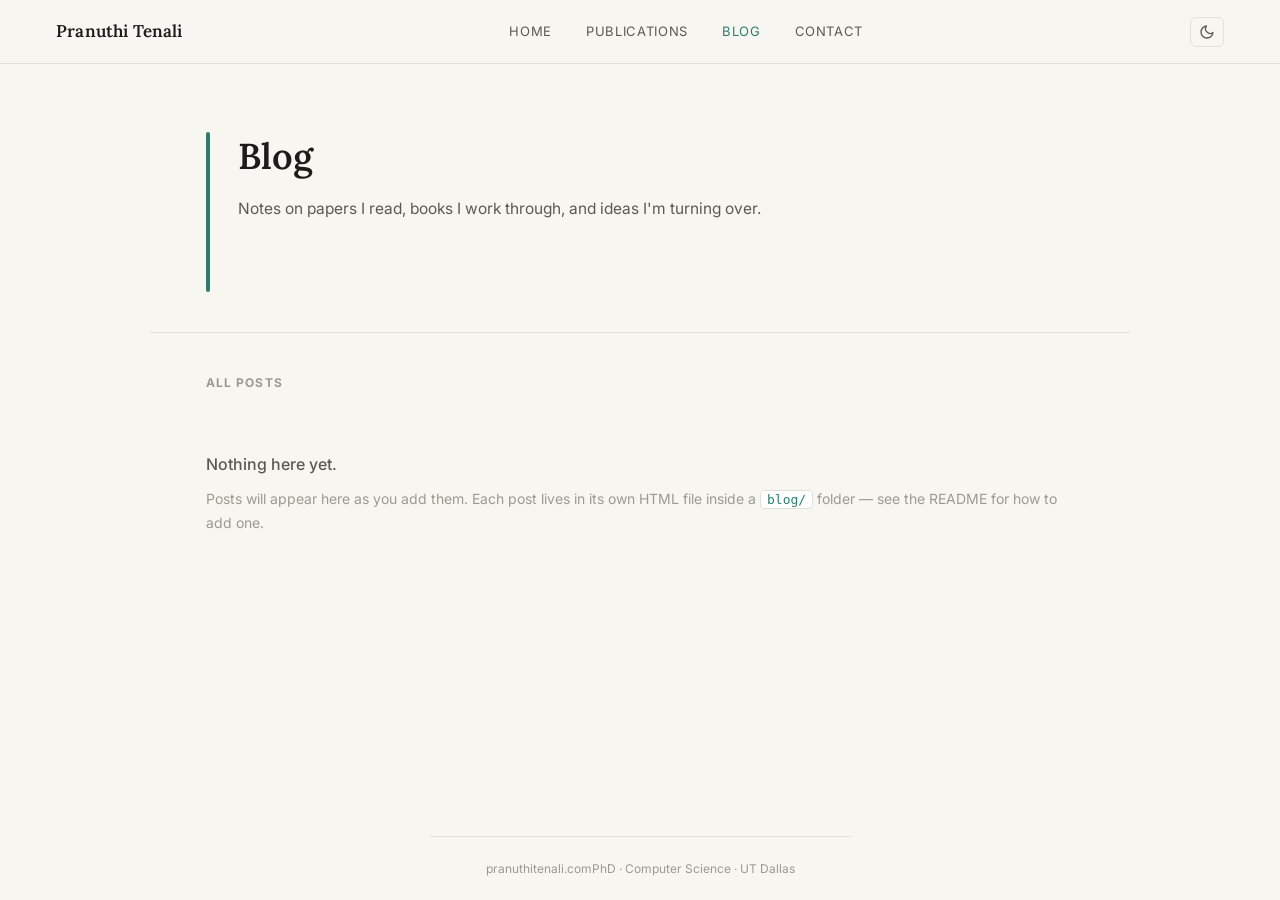
==== blog.html @ ff89d173 "Pushing local code" ====
<!DOCTYPE html>
<html lang="en">
<head>
  <meta charset="UTF-8" />
  <meta name="viewport" content="width=device-width, initial-scale=1.0" />
  <title>Blog · Pranuthi Tenali</title>
  <link rel="stylesheet" href="css/style.css" />
  <link rel="stylesheet" href="css/animations.css" />
  <link rel="preconnect" href="https://fonts.googleapis.com" />
  <link rel="preconnect" href="https://fonts.gstatic.com" crossorigin />
  <link href="https://fonts.googleapis.com/css2?family=Lora:wght@400;600&family=Inter:wght@400;500&display=swap" rel="stylesheet" />
</head>
<body>

  <header class="nav">
    <a href="index.html" class="nav-logo">Pranuthi Tenali</a>
    <nav class="nav-links" aria-label="Main navigation">
      <a href="index.html" class="nav-link">Home</a>
      <a href="publications.html" class="nav-link">Publications</a>
      <a href="blog.html" class="nav-link active">Blog</a>
      <a href="contact.html" class="nav-link">Contact</a>
    </nav>
    <button class="theme-toggle" id="theme-toggle" aria-label="Toggle dark mode">
      <svg xmlns="http://www.w3.org/2000/svg" width="16" height="16" viewBox="0 0 24 24" fill="none" stroke="currentColor" stroke-width="2" stroke-linecap="round" stroke-linejoin="round" aria-hidden="true"><path d="M21 12.79A9 9 0 1 1 11.21 3 7 7 0 0 0 21 12.79z"/></svg>
    </button>
  </header>

  <main class="page-main">
    <div class="page-header">
      <div class="hero-rule" aria-hidden="true"></div>
      <div>
        <h1 class="page-title">Blog</h1>
        <p class="page-subtitle">Notes on papers I read, books I work through, and ideas I'm turning over.</p>
      </div>
    </div>

    <section class="section">
      <h2 class="sec-label">All posts</h2>

      <!-- Empty state — remove this block once you add real posts -->
      <div class="blog-empty">
        <p class="blog-empty-title">Nothing here yet.</p>
        <p class="blog-empty-body">Posts will appear here as you add them. Each post lives in its own HTML file inside a <code>blog/</code> folder — see the README for how to add one.</p>
      </div>

      <!-- Blog post cards go here. Example structure (uncomment and fill in):
      <ul class="blog-list">
        <li class="blog-card">
          <a href="blog/post-slug.html" class="blog-card-link">
            <p class="pub-venue">Paper notes · June 2025</p>
            <p class="blog-card-title">Your post title here</p>
            <p class="pub-meta">A one-sentence description of what this post covers.</p>
          </a>
        </li>
      </ul>
      -->
    </section>
  </main>

  <footer class="footer">
    <span class="footer-text">pranuthitenali.com</span>
    <span class="footer-text">PhD · Computer Science · UT Dallas</span>
  </footer>

  <script src="js/main.js"></script>
</body>
</html>
---- css/style.css ----
/* ============================================================
   DESIGN TOKENS
   ============================================================ */
:root {
  --bg:        #F8F6F1;
  --surface:   #FFFFFF;
  --text:      #1C1C1A;
  --secondary: #5A5A55;
  --muted:     #9A9A92;
  --accent:    #2D7D6F;
  --border:    #E2E0D8;

  --font-serif: 'Lora', Georgia, serif;
  --font-sans:  'Inter', system-ui, sans-serif;

  --nav-h: 64px;
  --max-w: 980px;
  --section-gap: 48px;
}

[data-theme="dark"] {
  --bg:        #1C1C1A;
  --surface:   #252522;
  --text:      #EDECE8;
  --secondary: #B0AFA8;
  --muted:     #6A6A62;
  --accent:    #3FA08F;
  --border:    #333330;
}

/* ============================================================
   RESET & BASE
   ============================================================ */
*, *::before, *::after { box-sizing: border-box; margin: 0; padding: 0; }

html { font-size: 17.5px; scroll-behavior: smooth; }

body {
  font-family: var(--font-sans);
  background: var(--bg);
  color: var(--text);
  line-height: 1.6;
  transition: background 0.25s, color 0.25s;
  min-height: 100vh;
  display: flex;
  flex-direction: column;
}

main { flex: 1; }

ul { list-style: none; }

a { color: inherit; text-decoration: none; }

img { display: block; max-width: 100%; }

/* ============================================================
   NAV
   ============================================================ */
.nav {
  position: sticky;
  top: 0;
  z-index: 100;
  height: var(--nav-h);
  display: flex;
  align-items: center;
  justify-content: space-between;
  padding: 0 56px;
  background: var(--bg);
  border-bottom: 0.5px solid var(--border);
  transition: background 0.25s, border-color 0.25s;
}

.nav-logo {
  font-family: var(--font-serif);
  font-size: 17px;
  font-weight: 600;
  color: var(--text);
  letter-spacing: 0.01em;
  flex-shrink: 0;
}

.nav-links {
  display: flex;
  gap: 34px;
}

.nav-link {
  font-size: 13px;
  color: var(--secondary);
  letter-spacing: 0.05em;
  text-transform: uppercase;
  transition: color 0.15s;
}

.nav-link:hover,
.nav-link.active {
  color: var(--accent);
}

.theme-toggle {
  background: none;
  border: 0.5px solid var(--border);
  border-radius: 6px;
  padding: 6px 8px;
  cursor: pointer;
  color: var(--secondary);
  display: flex;
  align-items: center;
  transition: color 0.15s, border-color 0.15s;
}

.theme-toggle:hover { color: var(--accent); border-color: var(--accent); }

/* ============================================================
   HERO (homepage)
   ============================================================ */
.hero {
  display: flex;
  align-items: flex-start;
  gap: 28px;
  max-width: var(--max-w);
  margin: 0 auto;
  padding: 72px 56px 56px;
}

.hero-rule {
  width: 4px;
  min-height: 160px;
  background: var(--accent);
  border-radius: 2px;
  flex-shrink: 0;
  margin-top: 4px;
}

.hero-text { flex: 1; }

.role-tag {
  font-size: 12.5px;
  color: var(--accent);
  letter-spacing: 0.07em;
  text-transform: uppercase;
  font-weight: 500;
  margin-bottom: 14px;
}

.hero-name {
  font-family: var(--font-serif);
  font-size: 42px;
  font-weight: 600;
  color: var(--text);
  line-height: 1.2;
  margin-bottom: 22px;
}

.hero-bio {
  font-size: 17px;
  color: var(--secondary);
  line-height: 1.8;
  margin-bottom: 28px;
  max-width: 600px;
}

.hero-tags {
  display: flex;
  flex-wrap: wrap;
  gap: 9px;
  margin-bottom: 32px;
}

.tag {
  font-size: 12.5px;
  padding: 5px 14px;
  border-radius: 20px;
  border: 0.5px solid var(--accent);
  color: var(--accent);
  background: transparent;
  letter-spacing: 0.03em;
}

.cta-row { display: flex; gap: 14px; flex-wrap: wrap; }

.btn {
  font-size: 13.5px;
  font-family: var(--font-sans);
  padding: 11px 24px;
  border-radius: 7px;
  cursor: pointer;
  transition: opacity 0.15s, background 0.15s;
  display: inline-block;
}

.btn-fill {
  background: var(--accent);
  color: #fff;
  border: none;
}

.btn-fill:hover { opacity: 0.88; }

.btn-out {
  background: transparent;
  border: 0.5px solid var(--accent);
  color: var(--accent);
}

.btn-out:hover { background: var(--surface); }

/* ============================================================
   HEADSHOT
   ============================================================ */
.headshot-wrap {
  flex-shrink: 0;
  width: 210px;
  margin-top: 6px;
}

.headshot {
  width: 210px;
  height: 250px;
  object-fit: cover;
  border-radius: 12px;
  border: 0.5px solid var(--border);
}

.headshot-placeholder {
  width: 210px;
  height: 250px;
  border-radius: 12px;
  border: 1.5px dashed var(--border);
  background: var(--surface);
  display: flex;
  flex-direction: column;
  align-items: center;
  justify-content: center;
  gap: 10px;
  color: var(--muted);
  font-size: 13px;
  text-align: center;
  line-height: 1.5;
  /* shown via JS onerror; hidden by default when img loads */
  display: none;
}

/* Show placeholder immediately if image fails to load.
   JS sets display:none on the img and display:flex on this. */

/* ============================================================
   SECTIONS
   ============================================================ */
.section {
  max-width: var(--max-w);
  margin: 0 auto;
  padding: 40px 56px;
  border-top: 0.5px solid var(--border);
}

.sec-label {
  font-size: 12px;
  color: var(--muted);
  letter-spacing: 0.09em;
  text-transform: uppercase;
  margin-bottom: 20px;
}

/* ============================================================
   PUB LIST
   ============================================================ */
.pub-list {
  display: flex;
  flex-direction: column;
  gap: 12px;
}

.pub {
  background: var(--surface);
  border: 0.5px solid var(--border);
  border-radius: 8px;
  padding: 16px 20px;
  transition: border-color 0.15s;
}

.pub:hover { border-color: var(--accent); }

.pub-venue {
  font-size: 12px;
  color: var(--accent);
  letter-spacing: 0.05em;
  text-transform: uppercase;
  margin-bottom: 6px;
}

.pub-title {
  font-size: 15.5px;
  color: var(--text);
  font-weight: 500;
  line-height: 1.5;
  margin-bottom: 6px;
}

.pub-meta {
  font-size: 13px;
  color: var(--muted);
  line-height: 1.5;
}

.pub-link {
  display: inline-block;
  font-size: 12px;
  color: var(--accent);
  margin-top: 8px;
  border-bottom: 0.5px solid var(--accent);
}

.see-all-link {
  display: inline-block;
  margin-top: 20px;
  font-size: 14px;
  color: var(--accent);
  border-bottom: 0.5px solid transparent;
  transition: border-color 0.15s;
}

.see-all-link:hover { border-color: var(--accent); }

/* ============================================================
   PAGE HEADER (inner pages)
   ============================================================ */
.page-main {
  max-width: var(--max-w);
  margin: 0 auto;
}

.page-header {
  display: flex;
  align-items: flex-start;
  gap: 28px;
  padding: 64px 56px 40px;
}

.page-title {
  font-family: var(--font-serif);
  font-size: 36px;
  font-weight: 600;
  color: var(--text);
  margin-bottom: 10px;
}

.page-subtitle {
  font-size: 15.5px;
  color: var(--secondary);
  line-height: 1.7;
}

.page-main .section {
  max-width: 100%;
  margin: 0;
  padding-left: 56px;
  padding-right: 56px;
}

/* ============================================================
   BLOG
   ============================================================ */
.blog-list {
  display: flex;
  flex-direction: column;
  gap: 12px;
}

.blog-card {
  background: var(--surface);
  border: 0.5px solid var(--border);
  border-radius: 8px;
  transition: border-color 0.15s;
}

.blog-card:hover { border-color: var(--accent); }

.blog-card-link {
  display: block;
  padding: 16px 20px;
}

.blog-card-title {
  font-size: 16.5px;
  color: var(--text);
  font-weight: 500;
  line-height: 1.4;
  margin-bottom: 6px;
}

.blog-empty {
  padding: 40px 0;
  color: var(--muted);
}

.blog-empty-title {
  font-size: 16px;
  font-weight: 500;
  margin-bottom: 9px;
  color: var(--secondary);
}

.blog-empty-body {
  font-size: 14px;
  line-height: 1.7;
}

.blog-empty-body code {
  font-size: 13px;
  background: var(--surface);
  border: 0.5px solid var(--border);
  border-radius: 4px;
  padding: 1px 6px;
  color: var(--accent);
}

/* ============================================================
   CONTACT
   ============================================================ */
.cv-card {
  background: var(--surface);
  border: 0.5px solid var(--border);
  border-radius: 8px;
  padding: 18px 20px;
  display: flex;
  align-items: center;
  justify-content: space-between;
  gap: 16px;
}

.contact-list {
  display: flex;
  flex-direction: column;
  gap: 12px;
}

.contact-item {
  background: var(--surface);
  border: 0.5px solid var(--border);
  border-radius: 8px;
  padding: 16px 20px;
  display: flex;
  align-items: center;
  gap: 16px;
  transition: border-color 0.15s;
}

.contact-item:hover { border-color: var(--accent); }

.contact-icon { color: var(--accent); flex-shrink: 0; }

.contact-label {
  font-size: 13px;
  color: var(--muted);
  margin-bottom: 3px;
}

.contact-value {
  font-size: 15.5px;
  color: var(--text);
  font-weight: 500;
}

/* ============================================================
   LINKS
   ============================================================ */
.text-link {
  color: var(--accent);
  border-bottom: 0.5px solid transparent;
  transition: border-color 0.15s;
}

.text-link:hover { border-color: var(--accent); }

/* ============================================================
   FOOTER
   ============================================================ */
.footer {
  max-width: var(--max-w);
  margin: 0 auto;
  padding: 22px 56px;
  border-top: 0.5px solid var(--border);
  display: flex;
  justify-content: space-between;
  align-items: center;
}

.footer-text {
  font-size: 12px;
  color: var(--muted);
}

/* ============================================================
   RESPONSIVE
   ============================================================ */
@media (max-width: 640px) {
  .nav { padding: 0 20px; }
  .nav-links { gap: 18px; }
  .nav-link { font-size: 11px; }

  .hero {
    flex-direction: column-reverse;
    padding: 40px 20px 32px;
    gap: 28px;
  }

  .hero-rule { display: none; }

  .headshot-wrap { width: 100%; }
  .headshot, .headshot-placeholder { width: 100%; height: 260px; }

  .hero-name { font-size: 28px; }

  .section { padding: 28px 20px; }

  .page-header { padding: 40px 20px 28px; flex-direction: column; gap: 12px; }
  .page-main .section { padding-left: 20px; padding-right: 20px; }

  .footer { padding: 16px 20px; flex-direction: column; gap: 6px; text-align: center; }

  .cv-card { flex-direction: column; align-items: flex-start; }
}
---- css/animations.css ----
/* ============================================================
   ANIMATIONS
   Respects prefers-reduced-motion throughout.
   ============================================================ */

/* Fade-up on page load */
@keyframes fadeUp {
  from { opacity: 0; transform: translateY(12px); }
  to   { opacity: 1; transform: translateY(0); }
}

.hero,
.page-header {
  animation: fadeUp 0.45s ease both;
}

.section {
  animation: fadeUp 0.45s ease both;
  animation-delay: 0.1s;
}

/* Stagger pub/blog cards */
.pub:nth-child(1) { animation: fadeUp 0.4s ease both; animation-delay: 0.12s; }
.pub:nth-child(2) { animation: fadeUp 0.4s ease both; animation-delay: 0.18s; }
.pub:nth-child(3) { animation: fadeUp 0.4s ease both; animation-delay: 0.24s; }
.pub:nth-child(4) { animation: fadeUp 0.4s ease both; animation-delay: 0.30s; }
.pub:nth-child(5) { animation: fadeUp 0.4s ease both; animation-delay: 0.36s; }

.contact-item:nth-child(1) { animation: fadeUp 0.4s ease both; animation-delay: 0.12s; }
.contact-item:nth-child(2) { animation: fadeUp 0.4s ease both; animation-delay: 0.18s; }
.contact-item:nth-child(3) { animation: fadeUp 0.4s ease both; animation-delay: 0.24s; }
.contact-item:nth-child(4) { animation: fadeUp 0.4s ease both; animation-delay: 0.30s; }

/* Teal rule grows in on load */
@keyframes ruleGrow {
  from { transform: scaleY(0); transform-origin: top; }
  to   { transform: scaleY(1); transform-origin: top; }
}

.hero-rule {
  animation: ruleGrow 0.5s ease both;
  animation-delay: 0.05s;
}

/* Respect reduced motion */
@media (prefers-reduced-motion: reduce) {
  *, *::before, *::after {
    animation-duration: 0.01ms !important;
    animation-delay: 0.01ms !important;
    transition-duration: 0.01ms !important;
  }
}
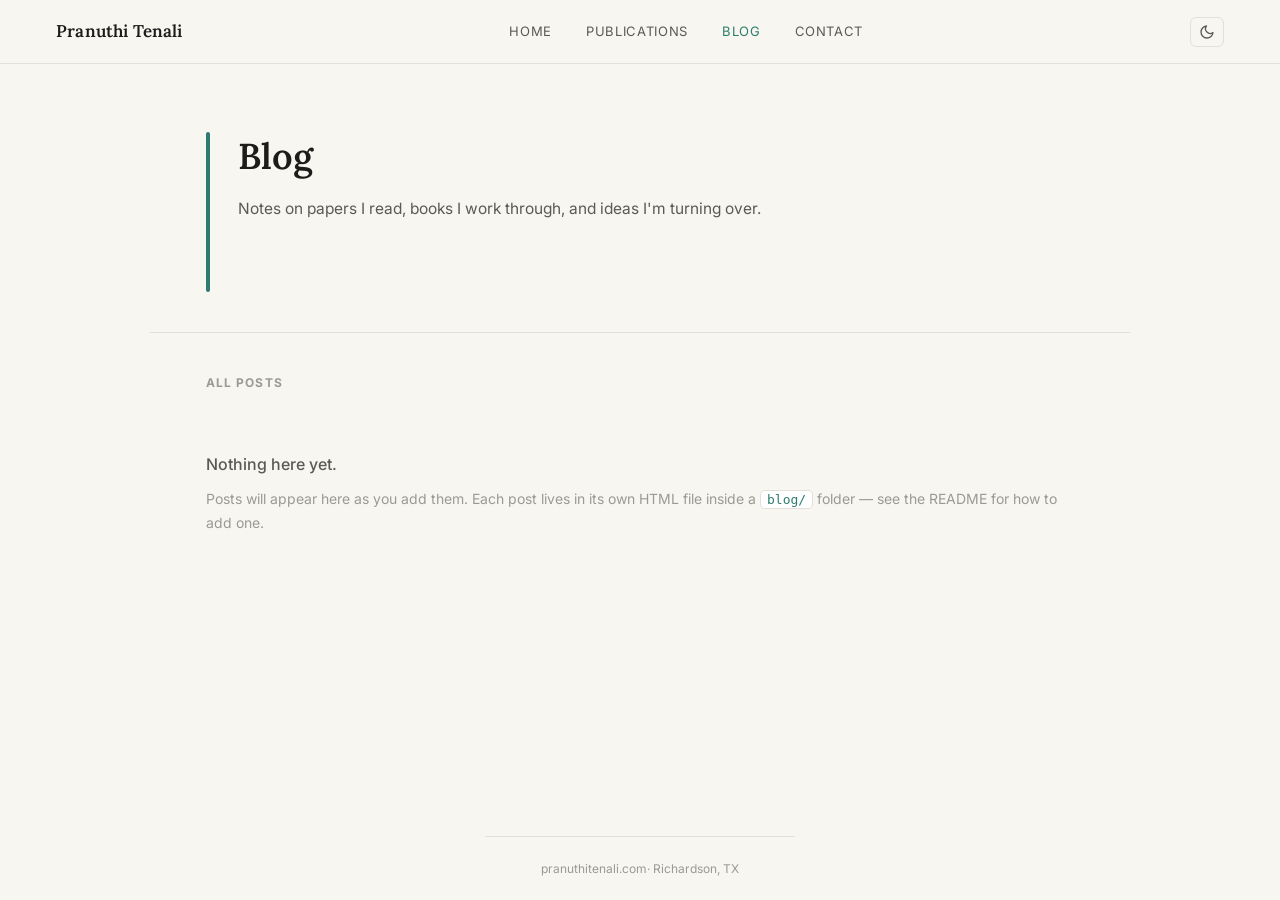
==== commit b1fe61e9: "Updating footers" ====
--- a/blog.html
+++ b/blog.html
@@ -59,7 +59,7 @@
 
   <footer class="footer">
     <span class="footer-text">pranuthitenali.com</span>
-    <span class="footer-text">PhD · Computer Science · UT Dallas</span>
+    <span class="footer-text">· Richardson, TX </span>
   </footer>
 
   <script src="js/main.js"></script>
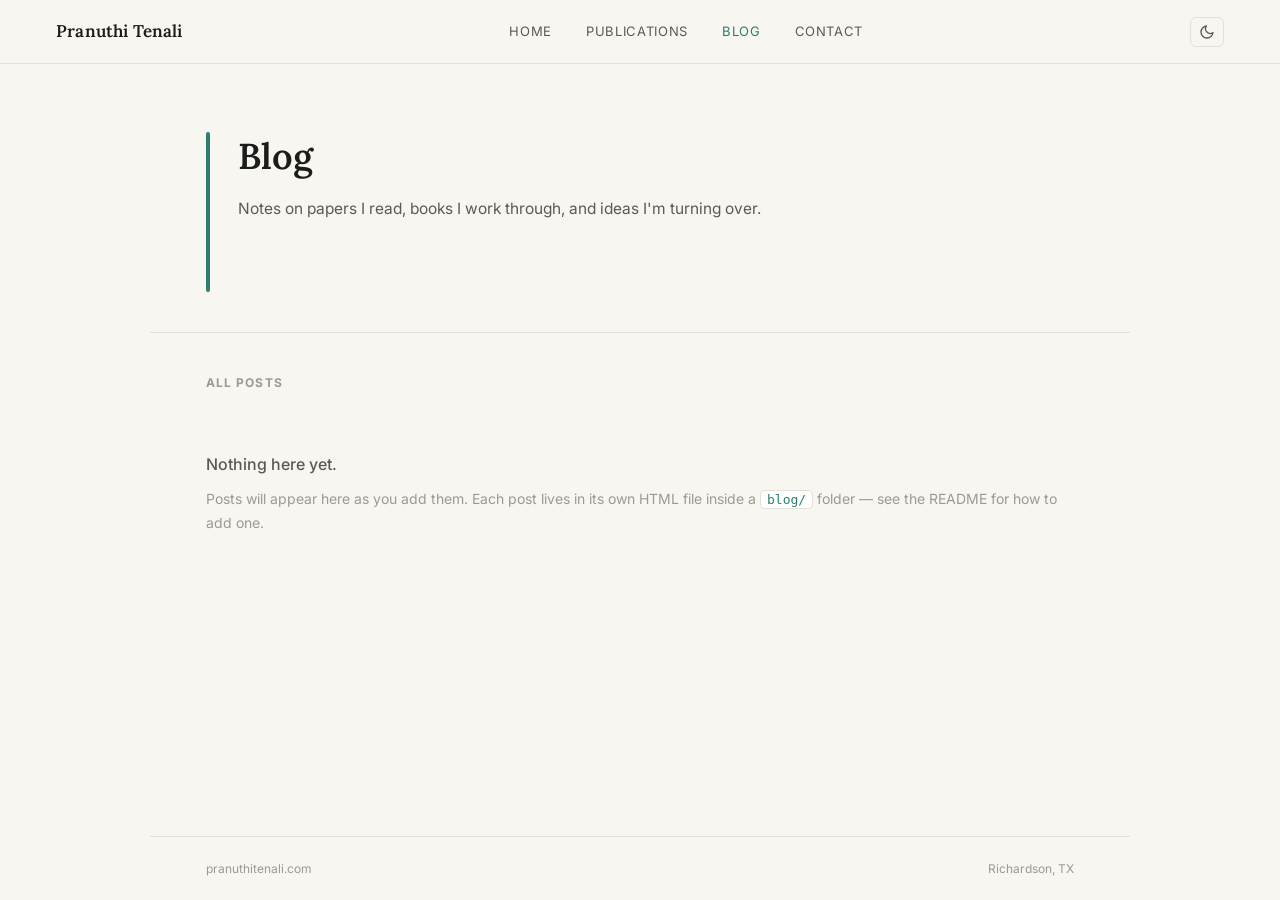
==== commit cdf12dc8: "Updating publications layout" ====
--- a/blog.html
+++ b/blog.html
@@ -59,7 +59,7 @@
 
   <footer class="footer">
     <span class="footer-text">pranuthitenali.com</span>
-    <span class="footer-text">· Richardson, TX </span>
+    <span class="footer-text">Richardson, TX</span>
   </footer>
 
   <script src="js/main.js"></script>
--- a/css/style.css
+++ b/css/style.css
@@ -295,7 +295,21 @@
   color: var(--text);
   font-weight: 500;
   line-height: 1.5;
-  margin-bottom: 6px;
+  margin-bottom: 8px;
+}
+
+.pub-authors {
+  font-size: 13px;
+  color: var(--secondary);
+  line-height: 1.5;
+  margin-bottom: 3px;
+}
+
+.pub-venue-full {
+  font-size: 12.5px;
+  color: var(--accent);
+  font-style: italic;
+  line-height: 1.5;
 }
 
 .pub-meta {
@@ -478,6 +492,7 @@
    FOOTER
    ============================================================ */
 .footer {
+  width: 100%;
   max-width: var(--max-w);
   margin: 0 auto;
   padding: 22px 56px;
@@ -485,6 +500,7 @@
   display: flex;
   justify-content: space-between;
   align-items: center;
+  box-sizing: border-box;
 }
 
 .footer-text {
@@ -521,4 +537,4 @@
   .footer { padding: 16px 20px; flex-direction: column; gap: 6px; text-align: center; }
 
   .cv-card { flex-direction: column; align-items: flex-start; }
-}
+}
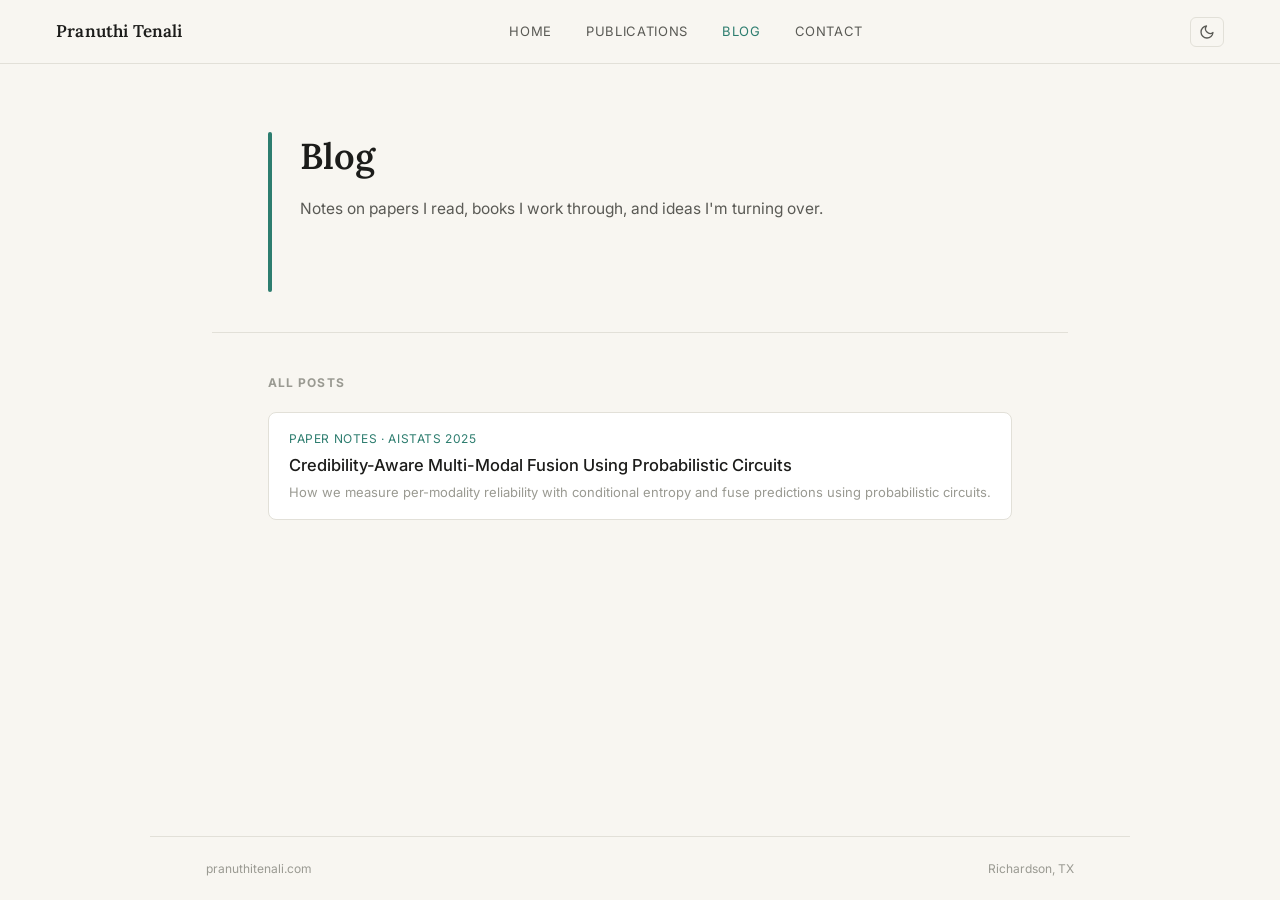
==== commit 2ef5c354: "Adding paper blog" ====
--- a/blog.html
+++ b/blog.html
@@ -37,23 +37,15 @@
     <section class="section">
       <h2 class="sec-label">All posts</h2>
 
-      <!-- Empty state — remove this block once you add real posts -->
-      <div class="blog-empty">
-        <p class="blog-empty-title">Nothing here yet.</p>
-        <p class="blog-empty-body">Posts will appear here as you add them. Each post lives in its own HTML file inside a <code>blog/</code> folder — see the README for how to add one.</p>
-      </div>
-
-      <!-- Blog post cards go here. Example structure (uncomment and fill in):
       <ul class="blog-list">
         <li class="blog-card">
-          <a href="blog/post-slug.html" class="blog-card-link">
-            <p class="pub-venue">Paper notes · June 2025</p>
-            <p class="blog-card-title">Your post title here</p>
-            <p class="pub-meta">A one-sentence description of what this post covers.</p>
+          <a href="blog/credibility-aware-multimodal-fusion.html" class="blog-card-link">
+            <p class="pub-venue">Paper notes · AISTATS 2025</p>
+            <p class="blog-card-title">Credibility-Aware Multi-Modal Fusion Using Probabilistic Circuits</p>
+            <p class="pub-meta">How we measure per-modality reliability with conditional entropy and fuse predictions using probabilistic circuits.</p>
           </a>
         </li>
       </ul>
-      -->
     </section>
   </main>
 
--- a/css/style.css
+++ b/css/style.css
@@ -305,6 +305,11 @@
   margin-bottom: 3px;
 }
 
+.pub-author-self {
+  color: var(--text);
+  font-weight: 600;
+}
+
 .pub-venue-full {
   font-size: 12.5px;
   color: var(--accent);
@@ -318,12 +323,49 @@
   line-height: 1.5;
 }
 
-.pub-link {
-  display: inline-block;
+.pub-title-row {
+  display: flex;
+  align-items: flex-start;
+  justify-content: space-between;
+  gap: 16px;
+  margin-bottom: 8px;
+}
+
+.pub-title-row .pub-title {
+  margin-bottom: 0;
+}
+
+.pub-actions {
+  display: flex;
+  align-items: center;
+  gap: 8px;
+  flex-shrink: 0;
+}
+
+.pub-venue-tag {
+  font-size: 11.5px;
+  padding: 5px 14px;
+  border-radius: 20px;
+  border: 0.5px solid var(--accent);
+  color: var(--accent);
+  background: transparent;
+  letter-spacing: 0.03em;
+  white-space: nowrap;
+}
+
+.pub-pdf-btn {
   font-size: 12px;
-  color: var(--accent);
-  margin-top: 8px;
-  border-bottom: 0.5px solid var(--accent);
+  padding: 5px 14px;
+  border-radius: 6px;
+  border: 0.5px solid var(--accent);
+  color: var(--accent);
+  white-space: nowrap;
+  transition: background 0.15s, color 0.15s;
+}
+
+.pub-pdf-btn:hover {
+  background: var(--accent);
+  color: #fff;
 }
 
 .see-all-link {
@@ -336,6 +378,39 @@
 }
 
 .see-all-link:hover { border-color: var(--accent); }
+
+/* ============================================================
+   NEWS
+   ============================================================ */
+.news-list {
+  display: flex;
+  flex-direction: column;
+}
+
+.news-item {
+  display: flex;
+  gap: 20px;
+  padding: 14px 0;
+  border-top: 0.5px solid var(--border);
+}
+
+.news-item:first-child { border-top: none; padding-top: 0; }
+
+.news-date {
+  flex-shrink: 0;
+  width: 68px;
+  font-size: 12px;
+  color: var(--accent);
+  letter-spacing: 0.05em;
+  text-transform: uppercase;
+  padding-top: 2px;
+}
+
+.news-text {
+  font-size: 14.5px;
+  color: var(--secondary);
+  line-height: 1.6;
+}
 
 /* ============================================================
    PAGE HEADER (inner pages)
@@ -428,6 +503,94 @@
   border-radius: 4px;
   padding: 1px 6px;
   color: var(--accent);
+}
+
+/* ============================================================
+   BLOG POST
+   ============================================================ */
+.post-meta {
+  font-size: 13.5px;
+  color: var(--muted);
+  line-height: 1.6;
+  margin: 14px 0 24px;
+}
+
+.post-resources {
+  display: flex;
+  gap: 12px;
+  flex-wrap: wrap;
+}
+
+.post-body {
+  font-size: 15.5px;
+  color: var(--secondary);
+  line-height: 1.8;
+}
+
+.post-body h2 {
+  font-family: var(--font-serif);
+  font-size: 22px;
+  font-weight: 600;
+  color: var(--text);
+  margin: 36px 0 14px;
+}
+
+.post-body h2:first-child { margin-top: 0; }
+
+.post-body h3 {
+  font-family: var(--font-sans);
+  font-size: 16px;
+  font-weight: 600;
+  color: var(--text);
+  margin: 24px 0 10px;
+}
+
+.post-body p { margin-bottom: 16px; }
+
+.post-body ul, .post-body ol {
+  padding-left: 20px;
+  margin-bottom: 16px;
+}
+
+.post-body ul { list-style: disc; }
+.post-body ol { list-style: decimal; }
+.post-body li { margin-bottom: 8px; }
+
+.post-body strong { color: var(--text); font-weight: 600; }
+
+.post-formula {
+  background: var(--surface);
+  border: 0.5px solid var(--border);
+  border-radius: 8px;
+  padding: 16px 20px;
+  font-family: 'Courier New', monospace;
+  font-size: 13.5px;
+  color: var(--accent);
+  margin: 4px 0 20px;
+  overflow-x: auto;
+}
+
+.post-body pre {
+  background: var(--surface);
+  border: 0.5px solid var(--border);
+  border-radius: 8px;
+  padding: 16px 20px;
+  overflow-x: auto;
+  margin-bottom: 16px;
+}
+
+.post-body pre code {
+  font-family: 'Courier New', monospace;
+  font-size: 12.5px;
+  color: var(--text);
+  line-height: 1.6;
+}
+
+.post-footnote {
+  font-size: 13px;
+  color: var(--muted);
+  line-height: 1.7;
+  margin-top: 8px;
 }
 
 /* ============================================================
@@ -537,4 +700,8 @@
   .footer { padding: 16px 20px; flex-direction: column; gap: 6px; text-align: center; }
 
   .cv-card { flex-direction: column; align-items: flex-start; }
+
+  .news-item { flex-direction: column; gap: 4px; }
+
+  .pub-title-row { flex-direction: column; align-items: flex-start; gap: 10px; }
 }
--- a/css/animations.css
+++ b/css/animations.css
@@ -31,6 +31,12 @@
 .contact-item:nth-child(3) { animation: fadeUp 0.4s ease both; animation-delay: 0.24s; }
 .contact-item:nth-child(4) { animation: fadeUp 0.4s ease both; animation-delay: 0.30s; }
 
+.news-item:nth-child(1) { animation: fadeUp 0.4s ease both; animation-delay: 0.12s; }
+.news-item:nth-child(2) { animation: fadeUp 0.4s ease both; animation-delay: 0.18s; }
+.news-item:nth-child(3) { animation: fadeUp 0.4s ease both; animation-delay: 0.24s; }
+.news-item:nth-child(4) { animation: fadeUp 0.4s ease both; animation-delay: 0.30s; }
+.news-item:nth-child(5) { animation: fadeUp 0.4s ease both; animation-delay: 0.36s; }
+
 /* Teal rule grows in on load */
 @keyframes ruleGrow {
   from { transform: scaleY(0); transform-origin: top; }
